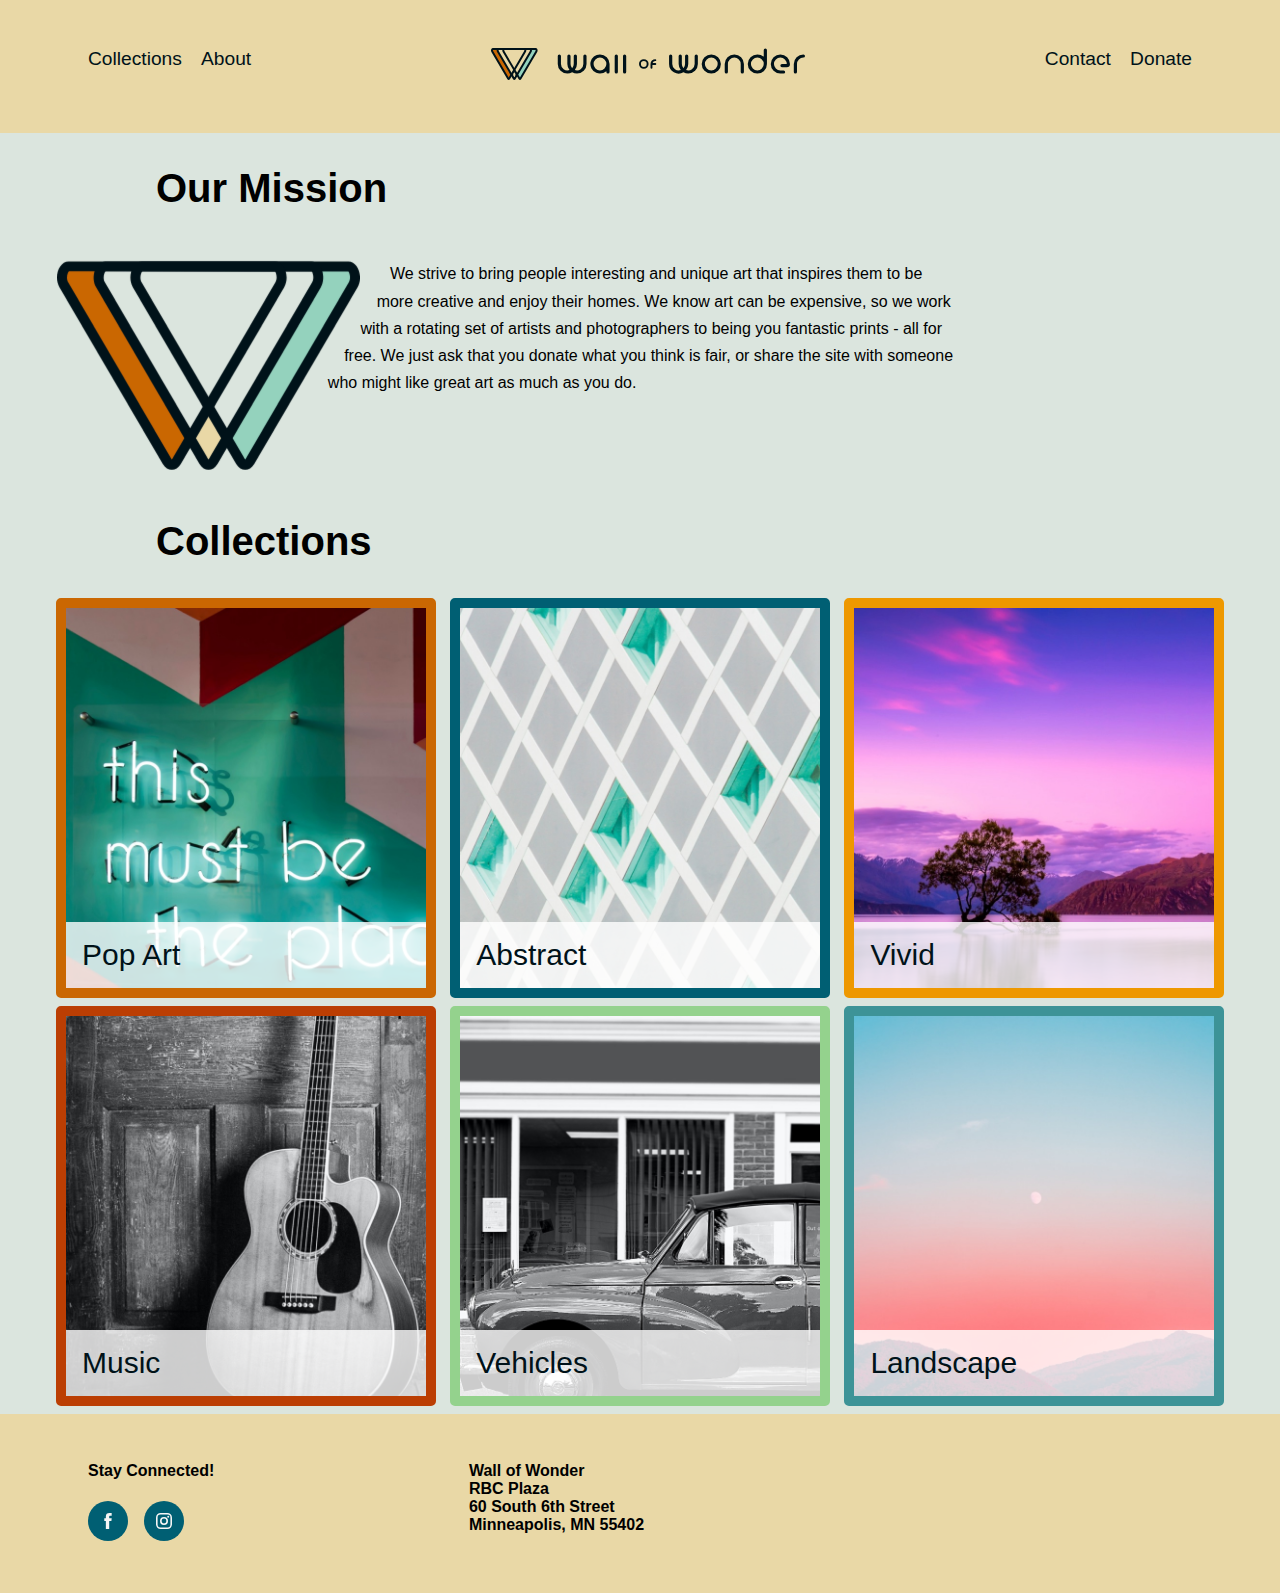
==== day-1-flexbox/6-responsive-images/begin/index.html @ 5edace00 "feat: copy all files from the fork repository" ====
<!DOCTYPE html>
<html lang="en">

<head>
    <meta charset="UTF-8" />
    <meta http-equiv="X-UA-Compatible" content="IE=edge" />
    <meta name="viewport" content="width=device-width, initial-scale=1.0" />
    <title>Collections</title>
    <link href="css/style.css" rel="stylesheet" />
</head>

<body>
    <div class="header">
        <header>
            <nav>
                <ul>
                    <li>
                        <a href="#"><img src="img/header-logo.svg" alt="Wall of Wonder. Click for home." /></a>
                    </li>
                    <li><a href="#">Collections</a></li>
                    <li><a href="#">About</a></li>
                    <li><a href="#">Contact</a></li>
                    <li><a href="#">Donate</a></li>
                </ul>
            </nav>
        </header>
    </div>
    <section id="mission">
        <h2>Our Mission</h2>
        <div class="missiontext">
            <p>
                <img src="img/logo2.png" alt="Logo for Wall of Wonder." class="missionimg" /> We strive to bring people interesting and unique art that inspires them to be more creative and enjoy their homes. We know art can be expensive, so we work with
                a rotating set of artists and photographers to being you fantastic prints - all for free. We just ask that you donate what you think is fair, or share the site with someone who might like great art as much as you do.
            </p>
        </div>
    </section>
    <section id="collections">
        <h2>Collections</h2>
        <ul>
            <li>
                <figure class="color7">
                    <img src="img/pop-art.jpg" alt="Pop Art: This must be the place" />
                    <figcaption><a href="#">Pop Art</a></figcaption>
                </figure>
            </li>
            <li>
                <figure class="color2">
                    <img src="img/abstract.jpg" alt="Abstract: grey and green squares." />
                    <figcaption><a href="#">Abstract</a></figcaption>
                </figure>
            </li>
            <li>
                <figure class="color6">
                    <img src="img/vivid.jpg" alt="Tree on island in lake with purple sunrise." />
                    <figcaption><a href="#">Vivid</a></figcaption>
                </figure>
            </li>
            <li>
                <figure class="color8">
                    <img src="img/music.jpg" alt="Music: guitar leaning against wall." />
                    <figcaption><a href="#">Music</a></figcaption>
                </figure>
            </li>
            <li>
                <figure class="color4">
                    <img src="img/vehicles.jpg" alt="Vehicles: 1930's car on street." />
                    <figcaption><a href="#">Vehicles</a></figcaption>
                </figure>
            </li>
            <li>
                <figure class="color3">
                    <img src="img/landscape.jpg" alt="Landscape: moonrise over tree-covered mountains." />
                    <figcaption><a href="#">Landscape</a></figcaption>
                </figure>
            </li>
        </ul>
    </section>
    <div class="footer">
        <footer>
            <div class="social">
                <h4>Stay Connected!</h4>
                <ul>
                    <li>
                        <a href="https://www.facebook.com" target="_blank"><img src="img/facebook-icon.svg" alt="Visit us at Facebook." /></a>
                    </li>
                    <li>
                        <a href="https://www.instagram.com" target="_blank"><img src="img/instagram-icon.svg" alt="Visit us on Instagram." /></a>
                    </li>
                </ul>
            </div>
            <address>
          Wall of Wonder <br />
          RBC Plaza<br />
          60 South 6th Street<br />
          Minneapolis, MN 55402
        </address>
        </footer>
    </div>
</body>

</html>
---- day-1-flexbox/6-responsive-images/begin/css/style.css ----
/* colors - see style guide for docs. 
Clearly there is more you could place in variables, up to you if you want to use them. My answer does not go beyond colors to keep the code easier to read. */

:root {
    --color1: #001219;
    --color2: #005f73;
    --color3: #3d9397;
    --color4: #94d28d;
    --color5: #e9d8a6;
    --color6: #ee9800;
    --color7: #ca6702;
    --color8: #bb3e03;
    --color9: #ae2012;
    --color10: #9b2226;
}


/* generic site styles */

html {
    box-sizing: border-box;
}

*,
*::before,
*::after {
    box-sizing: inherit;
}

body {
    font-family: 'Segoe UI', Tahoma, Geneva, Verdana, sans-serif;
    background-color: #DBE5DE;
    padding: 0;
    margin: 0;
}

section {
    max-width: 1200px;
    margin: 0 auto;
    padding: 0 1rem;
}

section h2 {
    font-size: 2.5rem;
}

section ul {
    list-style-type: none;
    padding: 0;
    margin: 0;
}


/* header and nav styles */


/* stretches completely across the page with the color */

.header {
    background-color: var(--color5);
}


/* width limited and centered to line up with the rest of the page */

header {
    padding: 1rem;
    max-width: 1200px;
    margin: 0 auto;
}


/* navigation styling - universal across breakpoints */

nav ul {
    list-style-type: none;
    padding: 0;
    margin: 0;
}


/* I cover CSS-only hamburger buttons in my Advanced CSS Layouts course.

Here, because the nav is short, let's try a 4 button layout at the top of the screen.
*/

nav ul {
    display: flex;
    flex-flow: row wrap;
    justify-content: space-around;
    align-items: space-between;
}

nav li {
    flex-basis: 48%;
    margin-bottom: 0.5rem;
}

nav li:first-child {
    flex-basis: 100%;
    text-align: center;
}

nav li:first-child a {
    background-color: transparent;
}

nav a {
    text-decoration: none;
    font-size: 1.2rem;
    color: white;
    display: block;
    padding: 0.5rem;
    text-align: center;
    background-color: var(--color10);
    border-radius: 5px;
}

nav a:hover {
    background-color: var(--color1);
    color: var(--color5);
}


/* To keep mobile screens from being stupid long, consider setting a max height on the images and hide the overflow. 

Spelled out the individual border styles so border-color could go elsewhere. Styling is the same for all borders except the color. */

figure {
    margin: 0 0 0.5rem 0;
    padding: 0;
    max-height: 400px;
    overflow: hidden;
    position: relative;
    border-width: 10px;
    border-style: solid;
    border-radius: 5px;
}


/* strange open space at the bottom of the box which shows through the transparent overlay - this kills it */

figure img {
    margin-bottom: -4px;
    width: 100%;
    object-fit: cover;
    object-position: 0 -150px;
}

figcaption {
    background-color: rgba(255, 255, 255, 0.8);
    font-size: 1.875rem;
    position: absolute;
    bottom: 0;
    width: 100%;
    margin: 0;
    padding: 0;
}


/* make the a have a big clickable area with display: block - the link occupies its containing element, the figcaption */

figcaption a {
    display: block;
    padding: 1rem;
    text-decoration: none;
    color: var(--color1);
}


/* style is doing double duty, styling border color and hover color. Only one declaration usually applies though.  */

.color2,
.color2 a:hover {
    border-color: var(--color2);
    color: var(--color2);
}

.color3,
.color3 a:hover {
    border-color: var(--color3);
    color: var(--color3);
}

.color4,
.color4 a:hover {
    border-color: var(--color4);
    color: var(--color4);
}

.color6,
.color6 a:hover {
    border-color: var(--color6);
    color: var(--color6);
}

.color7,
.color7 a:hover {
    border-color: var(--color7);
    color: var(--color7);
}

.color8,
.color8 a:hover {
    border-color: var(--color8);
    color: var(--color8);
}


/* mission styles */

#mission {
    margin-bottom: 3rem;
}

.missiontext {
    display: block;
    line-height: 1.7;
}

.missionimg {
    max-height: 100px;
    display: block;
}


/* footer styles */


/* color stretches to 100% of the page width */

.footer {
    background-color: var(--color5);
}


/* width limited and centered to line up with the rest of the page */

footer {
    padding: 3rem;
    display: flex;
    flex-flow: column wrap;
    max-width: 1200px;
    margin: 0 auto;
}


/* h4 top margin comes from the browser - it prevents the top of the .social element and the address from aligning */

footer h4 {
    margin-top: 0;
}

footer ul {
    list-style-type: none;
    padding: 0;
    margin: 0;
    display: flex;
    flex-flow: row wrap;
}


/* we want a constant distance between the buttons so they remain clickable at all times. flex-basis doesn't do that - sometimes the buttons are too close together. */

footer li {
    margin-right: 1rem;
}

footer address {
    font-style: normal;
    margin-top: 2rem;
    font-weight: bold;
}


/* turn on flexbox here - prior to this, elements stacked individually as blocks */

@media (min-width: 550px) {
    section ul,
    footer {
        display: flex;
        flex-flow: row wrap;
        justify-content: space-between;
    }
    section li,
    .social,
    address {
        flex-basis: 49.5%;
    }
    /* turn off object position, inherit object-fit: cover */
    figure img {
        object-position: 0;
    }
    /* display: flow-root clears the float!!!! max-width keeps the text line length shorter */
    .missiontext {
        display: flow-root;
        max-width: 900px;
    }
    /* working with an image with a wide width so we have flexibility to set the shape-outside polygon points where we want. The edges of the image limit their placement. In Firefox, you can draw with shape-outside in browser tools */
    .missionimg {
        float: left;
        shape-outside: polygon(35.84% 94.87%, 34.64% 87.05%, 51.64% 4.06%, 55.1% 2.38%);
        max-height: 211px;
    }
    /* remove the top margin assigned above that provided space between .social and address */
    footer address {
        margin-top: 0;
    }
    /* header/nav layout */
    header {
        padding: 3rem;
    }
    /* navigation: logo on the top line, the rest of the navigation on the second line */
    nav ul {
        justify-content: center;
        gap: 1.2em;
    }
    nav li {
        flex-basis: auto;
        margin-bottom: 0;
    }
    nav a {
        color: var(--color1);
        background-color: transparent;
        padding: 0;
    }
    nav a:hover {
        color: var(--color2);
        background-color: transparent;
    }
}

@media (min-width: 800px) {
    section h2 {
        margin-left: 100px;
    }
    section li,
    .social {
        flex-basis: 32.5%;
    }
    address {
        flex-basis: 65.5%;
    }
    /* navigation - logo in the center */
    nav ul {
        justify-content: flex-end;
    }
    nav li:first-child {
        flex-basis: auto;
        margin: 0 auto;
        order: 2;
    }
    nav li:nth-child(2),
    nav li:nth-child(3) {
        order: 1;
    }
    nav li:nth-child(4),
    nav li:nth-child(5) {
        order: 3;
    }
}
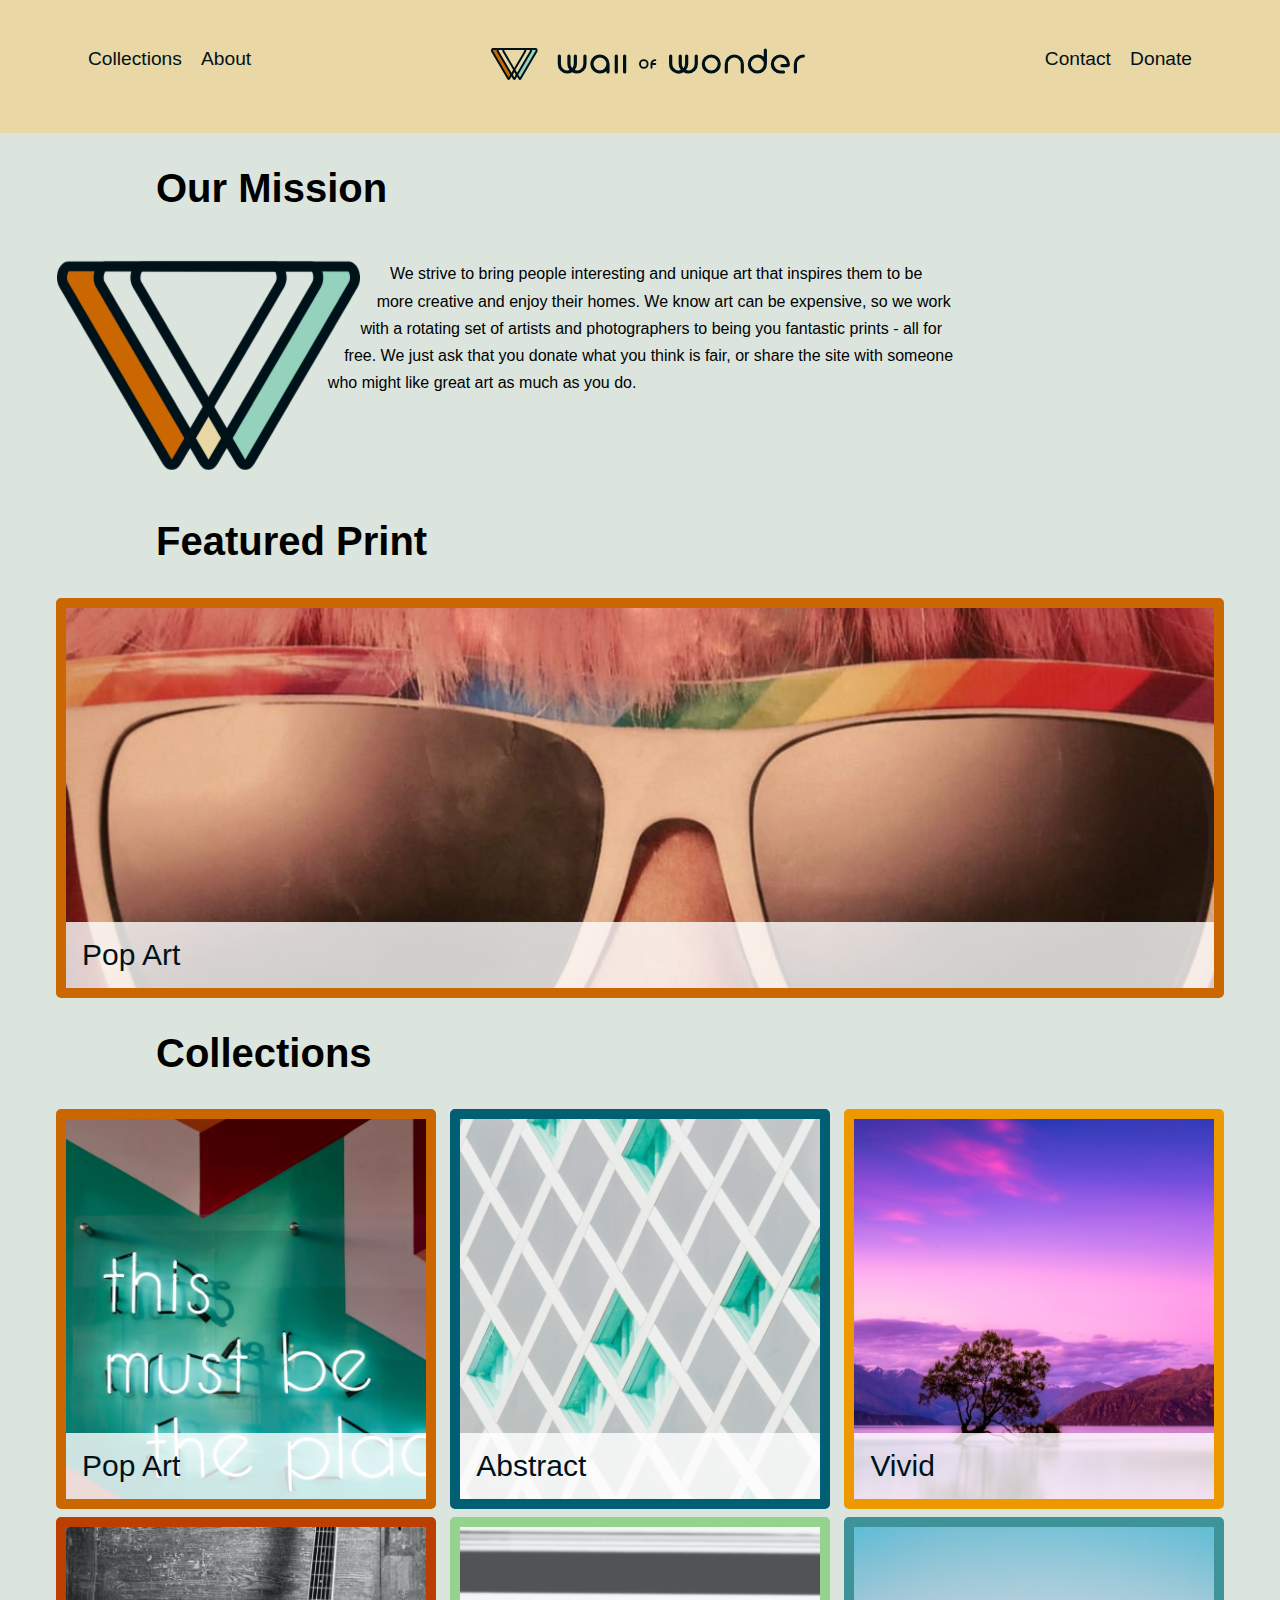
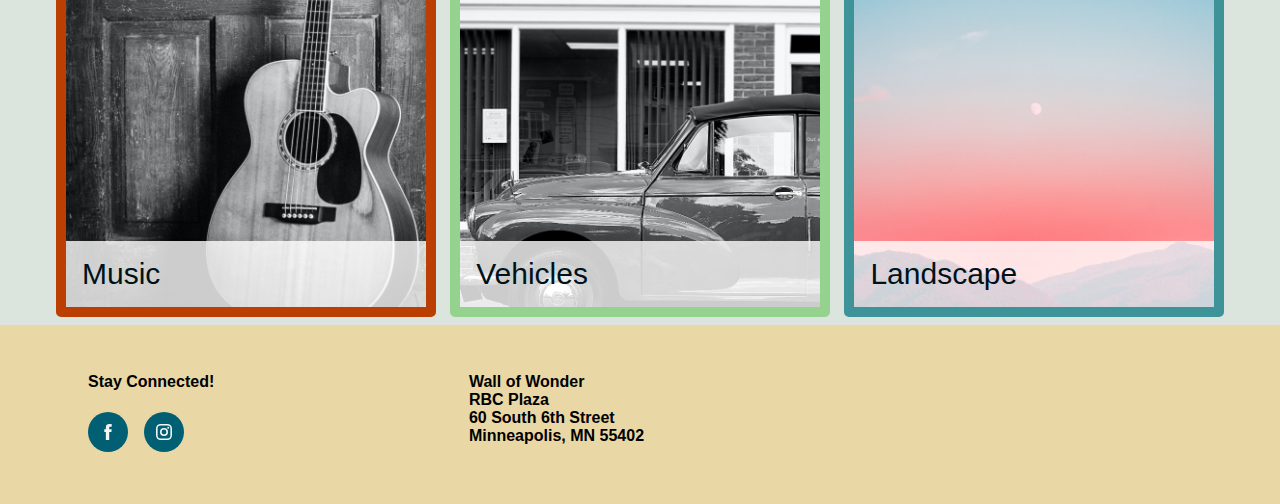
==== commit 6c2c1693: "feat: banner section" ====
--- a/day-1-flexbox/6-responsive-images/begin/index.html
+++ b/day-1-flexbox/6-responsive-images/begin/index.html
@@ -34,6 +34,19 @@
             </p>
         </div>
     </section>
+    <section id="featured">
+        <h2>Featured Print</h2>
+        <figure class="color7">
+            <img src="img/too-cool-1200.jpg" alt="Closeup of a woman in sunglasses showing eyes, nose, and fingers over mouth" sizes="(min-width: 300px)" srcset="
+                img/too-cool-300.jpg 300w,
+                img/too-cool-740.jpg 740w,
+                img/too-cool-1058.jpg 1058w,
+                img/too-cool-1200.jpg 1200w,
+            ">
+            <figcaption><a href="#">Pop Art</a></figcaption>
+        </figure>
+    </section>
+    
     <section id="collections">
         <h2>Collections</h2>
         <ul>
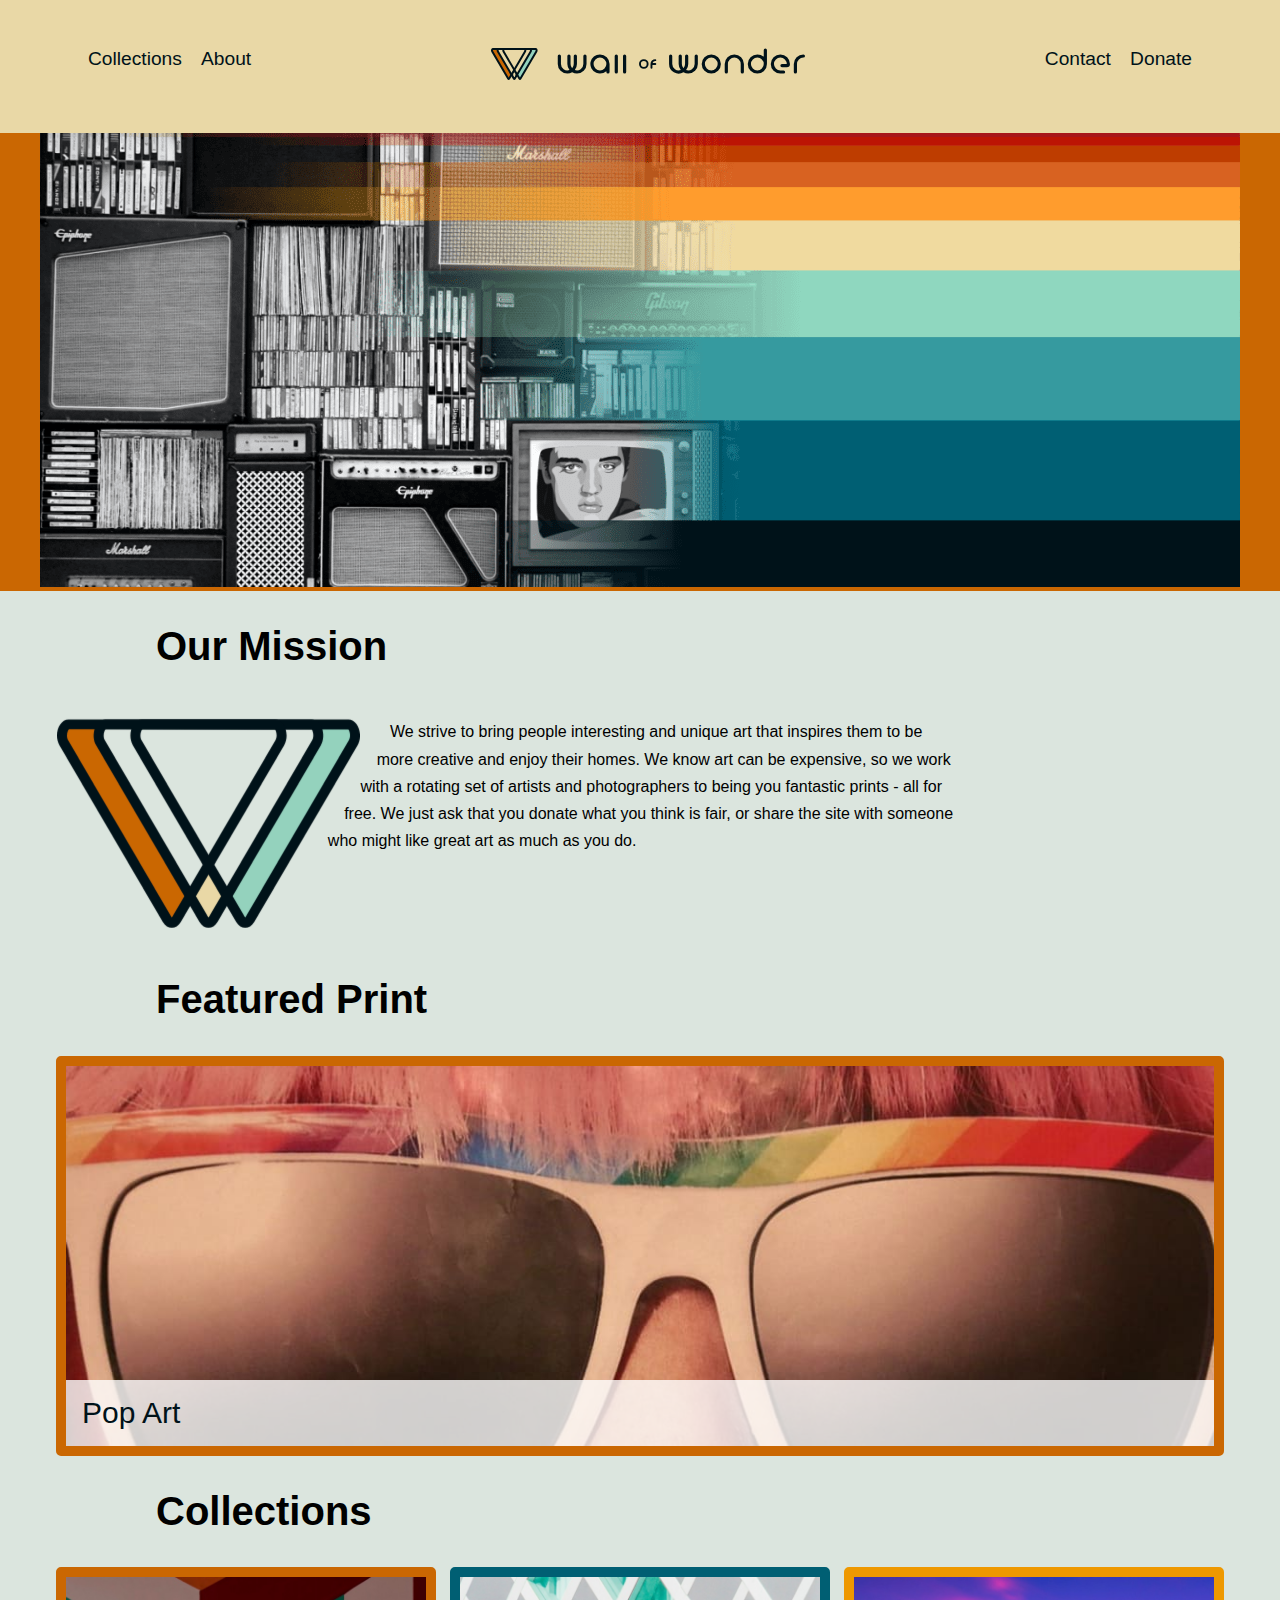
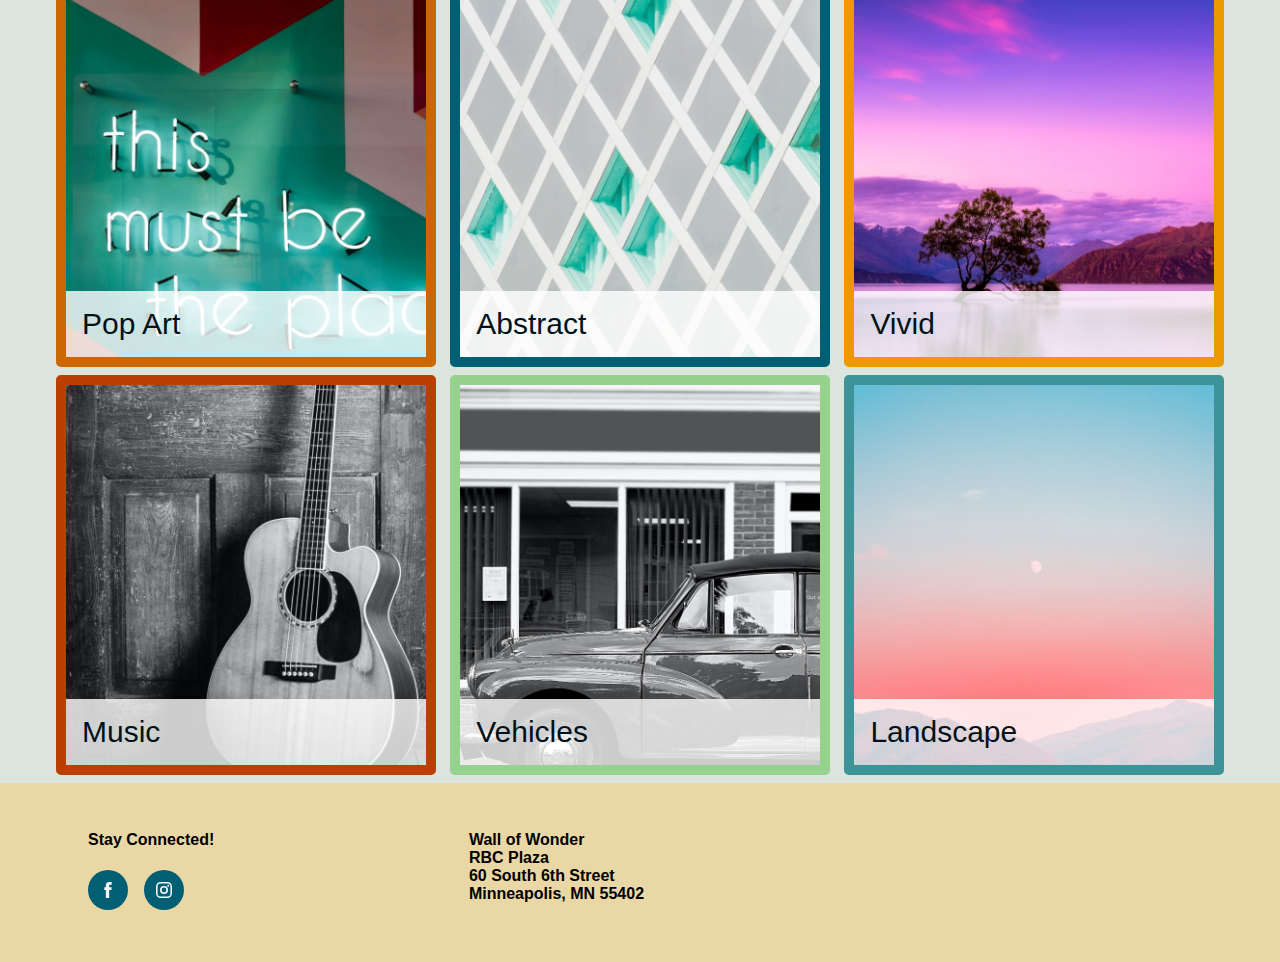
==== commit 8a753e42: "feat: hero section" ====
--- a/day-1-flexbox/6-responsive-images/begin/index.html
+++ b/day-1-flexbox/6-responsive-images/begin/index.html
@@ -25,6 +25,13 @@
             </nav>
         </header>
     </div>
+    <section id="hero">
+        <picture>
+            <source srcset="img/hero-1200.png" media="(min-width: 839px)" />
+            <source srcset="img/hero-838.png" media="(min-width: 301px)" />
+            <img src="img/hero-300.png" alt="Raibow hero image banner." />
+        </picture>
+    </section>
     <section id="mission">
         <h2>Our Mission</h2>
         <div class="missiontext">
--- a/day-1-flexbox/6-responsive-images/begin/css/style.css
+++ b/day-1-flexbox/6-responsive-images/begin/css/style.css
@@ -78,7 +78,6 @@
     margin: 0;
 }
 
-
 /* I cover CSS-only hamburger buttons in my Advanced CSS Layouts course.
 
 Here, because the nav is short, let's try a 4 button layout at the top of the screen.
@@ -121,6 +120,20 @@
     color: var(--color5);
 }
 
+/* hero style */
+
+#hero {
+    background-color: var(--color7);
+    max-width: 100%;
+    text-align: center;
+    margin: 0;
+    padding: 0;
+}
+
+#hero img {
+    max-width: 100%;
+    max-height: 454px;
+}
 
 /* To keep mobile screens from being stupid long, consider setting a max height on the images and hide the overflow. 
 
